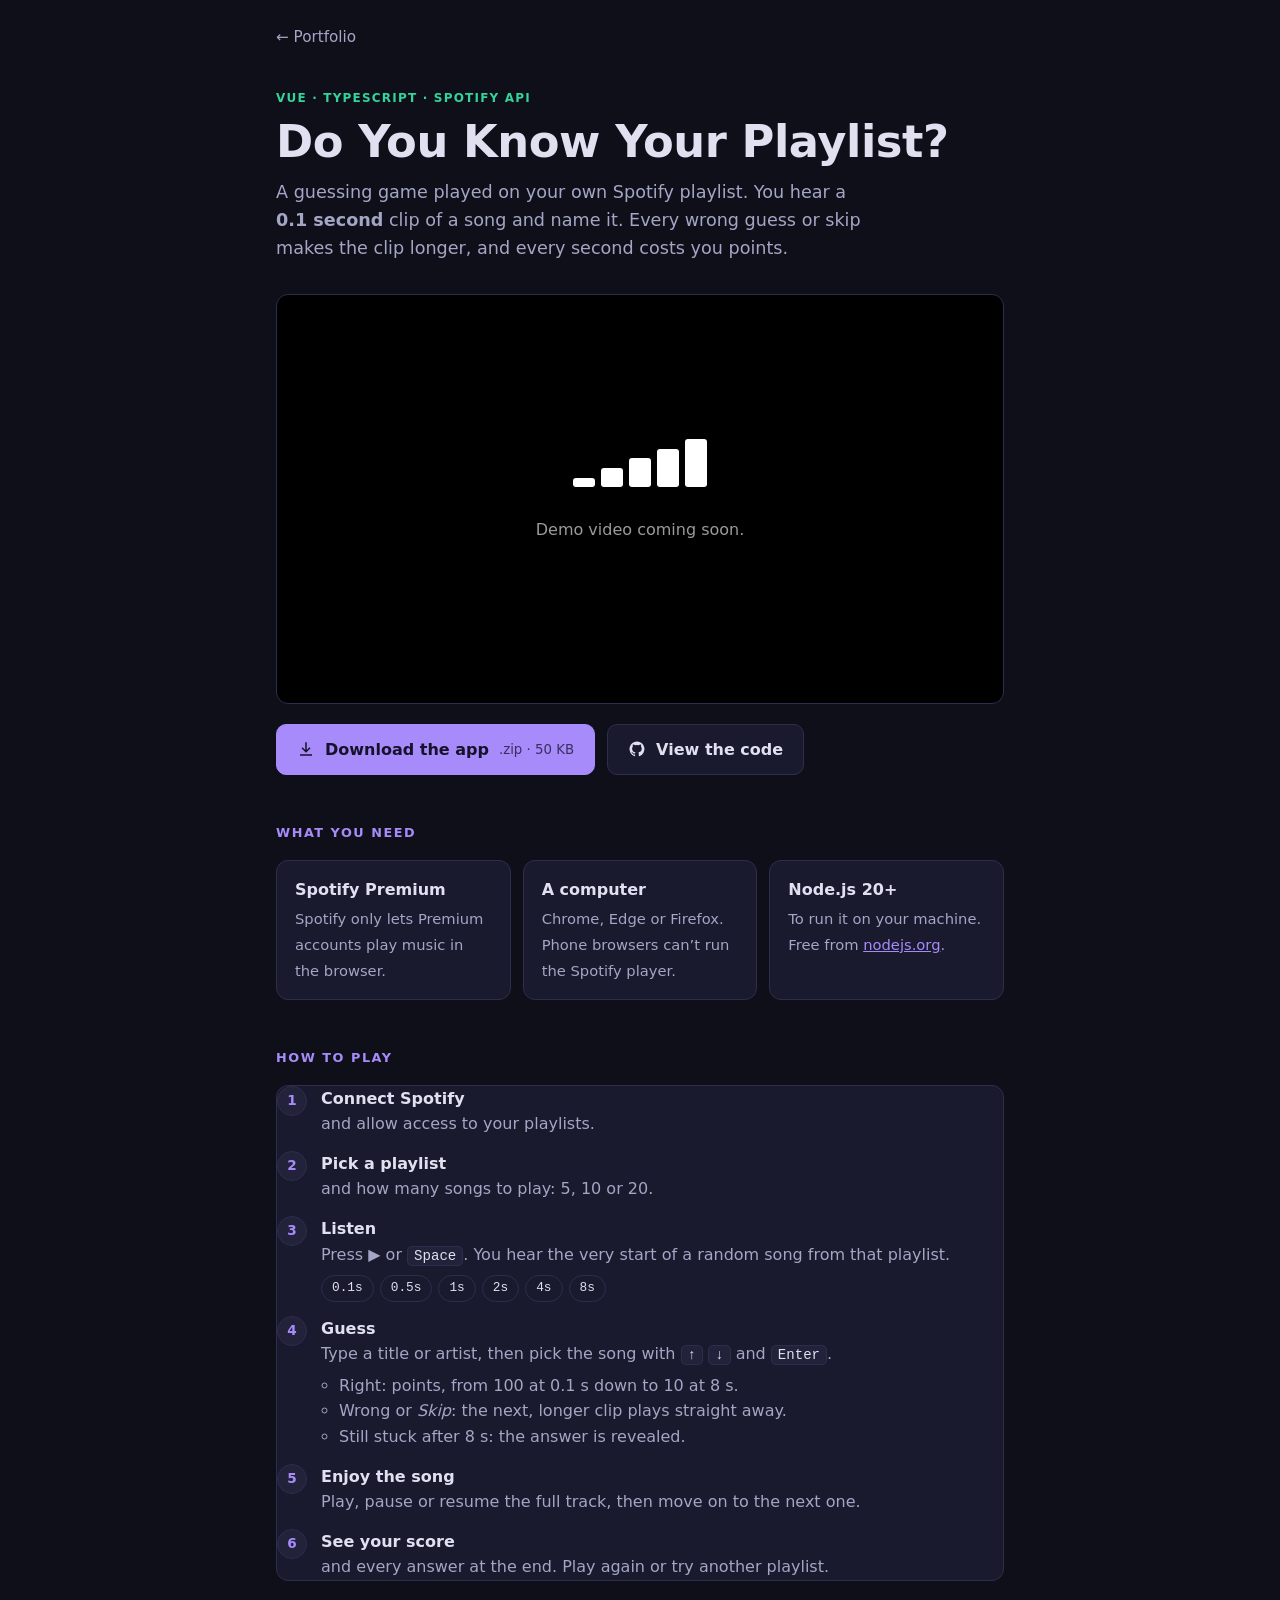
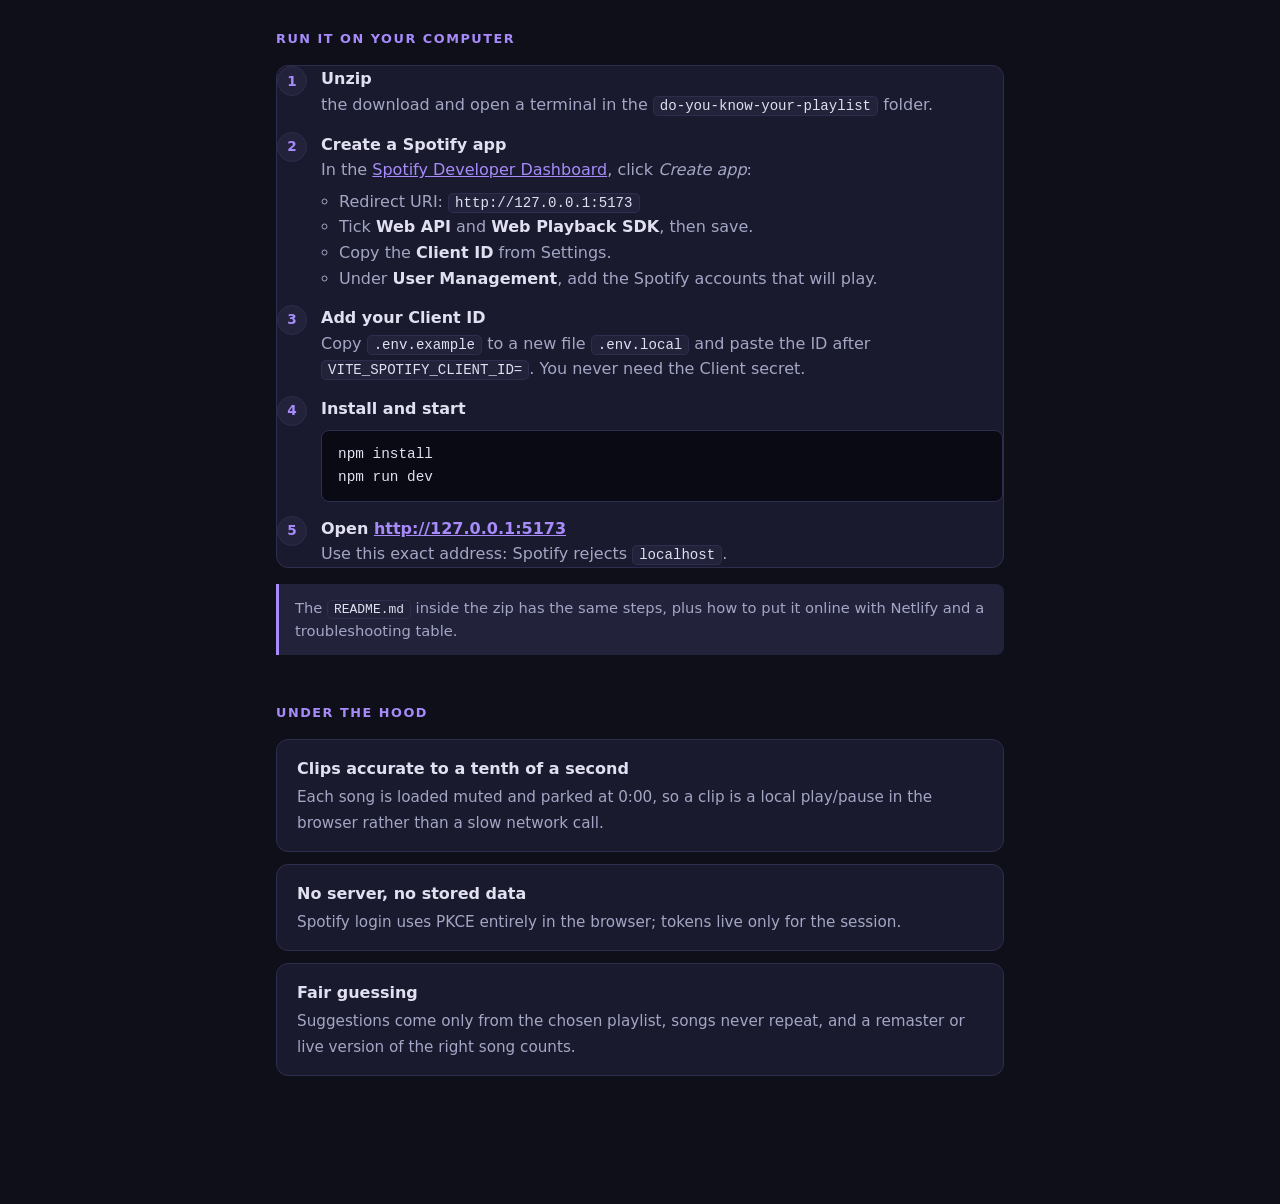
==== playlist-game/index.html @ 8f0db596 "Add playlist-game page: demo slot, source download, how-to - Demo area shows a placeholder until a d" ====
<!DOCTYPE html>
<html lang="en">
<head>
    <meta charset="UTF-8">
    <meta name="viewport" content="width=device-width, initial-scale=1">
    <title>Do You Know Your Playlist? · Portfolio</title>
    <meta name="description" content="A Spotify guessing game: name a song from your own playlist from a 0.1 second clip. Demo, source download and setup guide.">
    <style>
        :root {
            --ground: #0f0f1a;
            --surface: #1a1a2e;
            --raised: #22223b;
            --line: #2d2d4e;
            --ink: #e0e0f0;
            --muted: #a3a6c4;
            --accent: #a78bfa;
            --js: #34d399;
            --radius: 12px;
        }

        * { box-sizing: border-box; }

        body {
            margin: 0;
            background: var(--ground);
            color: var(--ink);
            font: 16px/1.6 'Segoe UI', system-ui, -apple-system, sans-serif;
        }

        main {
            width: min(760px, 100%);
            margin: 0 auto;
            padding: 24px 16px 80px;
        }

        a { color: var(--accent); }

        :focus-visible { outline: 2px solid var(--accent); outline-offset: 3px; border-radius: 4px; }

        .back {
            display: inline-block;
            margin-bottom: 40px;
            color: var(--muted);
            text-decoration: none;
            font-size: 0.95rem;
        }
        .back:hover { color: var(--ink); }

        .tag {
            margin: 0 0 8px;
            color: var(--js);
            font-size: 0.75rem;
            font-weight: 600;
            letter-spacing: 0.1em;
            text-transform: uppercase;
        }

        h1 {
            margin: 0 0 12px;
            font-size: clamp(2rem, 6vw, 2.8rem);
            line-height: 1.1;
            letter-spacing: -0.01em;
        }

        .lede {
            margin: 0 0 32px;
            color: var(--muted);
            font-size: 1.1rem;
            max-width: 36em;
        }

        /* Demo */
        .demo {
            position: relative;
            aspect-ratio: 16 / 9;
            overflow: hidden;
            margin: 0 0 20px;
            border: 1px solid var(--line);
            border-radius: var(--radius);
            background: #000;
        }

        .demo video {
            position: absolute;
            inset: 0;
            display: block;
            width: 100%;
            height: 100%;
            object-fit: cover;
        }

        .demo-placeholder {
            position: absolute;
            inset: 0;
            display: grid;
            place-content: center;
            justify-items: center;
            gap: 14px;
            padding: 24px;
            color: #9a9a9a;
            text-align: center;
        }

        .demo-placeholder[hidden] { display: none; }

        .bars { display: flex; align-items: flex-end; gap: 6px; height: 48px; }
        .bars i {
            width: 22px;
            border-radius: 3px;
            background: #fff;
            transform-origin: bottom;
            animation: rise 1.2s ease-in-out infinite alternate;
        }
        .bars i:nth-child(1) { height: 20%; }
        .bars i:nth-child(2) { height: 40%; animation-delay: -0.2s; }
        .bars i:nth-child(3) { height: 60%; animation-delay: -0.4s; }
        .bars i:nth-child(4) { height: 80%; animation-delay: -0.6s; }
        .bars i:nth-child(5) { height: 100%; animation-delay: -0.8s; }

        @keyframes rise { to { transform: scaleY(0.4); opacity: 0.6; } }

        /* Actions */
        .actions {
            display: flex;
            flex-wrap: wrap;
            gap: 12px;
            margin-bottom: 48px;
        }

        .btn {
            display: inline-flex;
            align-items: center;
            gap: 10px;
            padding: 12px 20px;
            border: 1px solid var(--line);
            border-radius: 10px;
            background: var(--surface);
            color: var(--ink);
            font-weight: 600;
            text-decoration: none;
            transition: border-color 0.2s, transform 0.2s, background-color 0.2s;
        }
        .btn:hover { border-color: var(--accent); transform: translateY(-2px); }
        .btn.primary { border-color: var(--accent); background: var(--accent); color: #16122b; }
        .btn.primary:hover { background: #bba5fc; }
        .btn small { font-weight: 400; opacity: 0.75; }
        .btn svg { width: 18px; height: 18px; fill: currentColor; flex: none; }

        /* Sections */
        section { margin-bottom: 48px; }

        h2 {
            margin: 0 0 16px;
            color: var(--accent);
            font-size: 0.8rem;
            letter-spacing: 0.12em;
            text-transform: uppercase;
        }

        .card {
            padding: 20px 24px;
            border: 1px solid var(--line);
            border-radius: var(--radius);
            background: var(--surface);
        }

        .needs {
            display: grid;
            grid-template-columns: repeat(auto-fit, minmax(min(200px, 100%), 1fr));
            gap: 12px;
            margin: 0;
            padding: 0;
            list-style: none;
        }
        .needs li { padding: 16px 18px; }
        .needs strong { display: block; margin-bottom: 4px; }
        .needs span { color: var(--muted); font-size: 0.92rem; }

        ol.steps {
            display: grid;
            gap: 14px;
            margin: 0;
            padding: 0;
            list-style: none;
            counter-reset: step;
        }
        ol.steps > li {
            position: relative;
            padding-left: 44px;
            counter-increment: step;
        }
        ol.steps > li::before {
            content: counter(step);
            position: absolute;
            left: 0;
            top: 0;
            display: grid;
            place-items: center;
            width: 28px;
            height: 28px;
            border: 1px solid var(--line);
            border-radius: 50%;
            background: var(--raised);
            color: var(--accent);
            font-size: 0.85rem;
            font-weight: 600;
        }
        ol.steps strong { color: var(--ink); }
        ol.steps p { margin: 0; color: var(--muted); }
        ol.steps ul { margin: 6px 0 0; padding-left: 18px; color: var(--muted); }

        .clips {
            display: flex;
            flex-wrap: wrap;
            gap: 6px;
            margin-top: 8px;
        }
        .clips span {
            padding: 2px 10px;
            border: 1px solid var(--line);
            border-radius: 999px;
            color: var(--ink);
            font: 0.8rem/1.6 ui-monospace, 'Cascadia Mono', monospace;
        }

        code, kbd {
            padding: 1px 6px;
            border: 1px solid var(--line);
            border-radius: 5px;
            background: var(--raised);
            color: var(--ink);
            font: 0.88em ui-monospace, 'Cascadia Mono', monospace;
        }

        pre {
            overflow-x: auto;
            margin: 8px 0 0;
            padding: 12px 16px;
            border: 1px solid var(--line);
            border-radius: 8px;
            background: #0a0a14;
            color: var(--ink);
            font: 0.9rem/1.6 ui-monospace, 'Cascadia Mono', monospace;
        }

        .note {
            margin-top: 16px;
            padding: 12px 16px;
            border-left: 3px solid var(--accent);
            border-radius: 0 8px 8px 0;
            background: var(--raised);
            color: var(--muted);
            font-size: 0.92rem;
        }

        .under-hood { display: grid; gap: 12px; margin: 0; padding: 0; list-style: none; }
        .under-hood li { padding: 16px 20px; }
        .under-hood strong { display: block; margin-bottom: 2px; }
        .under-hood span { color: var(--muted); font-size: 0.95rem; }

        @media (prefers-reduced-motion: reduce) {
            *, *::before, *::after { animation: none !important; transition: none !important; }
        }
    </style>
</head>
<body>
<main>
    <a class="back" href="../index.html">← Portfolio</a>

    <p class="tag">Vue · TypeScript · Spotify API</p>
    <h1>Do You Know Your Playlist?</h1>
    <p class="lede">
        A guessing game played on your own Spotify playlist. You hear a <strong>0.1&nbsp;second</strong> clip of a song
        and name it. Every wrong guess or skip makes the clip longer, and every second costs you points.
    </p>

    <!--
        To add the demo: save a screen recording next to this page as demo.mp4
        (20-30 s, no sound needed, under 5 MB), then set data-video="demo.mp4" below.
    -->
    <div class="demo" id="demo" data-video="">
        <div class="demo-placeholder" id="demo-placeholder">
            <div class="bars" aria-hidden="true"><i></i><i></i><i></i><i></i><i></i></div>
            <p>Demo video coming soon.</p>
        </div>
    </div>

    <div class="actions">
        <a class="btn primary" href="do-you-know-your-playlist.zip" download>
            <svg viewBox="0 0 24 24" aria-hidden="true"><path d="M11 3h2v10.2l3.6-3.6 1.4 1.4-6 6-6-6 1.4-1.4 3.6 3.6zM4 19h16v2H4z"/></svg>
            Download the app <small>.zip · 50&nbsp;KB</small>
        </a>
        <a class="btn" href="https://github.com/Kassabiii/music-player">
            <svg viewBox="0 0 24 24" aria-hidden="true"><path d="M12 2a10 10 0 0 0-3.2 19.5c.5.1.7-.2.7-.5v-1.7c-2.8.6-3.4-1.3-3.4-1.3-.4-1.2-1.1-1.5-1.1-1.5-.9-.6.1-.6.1-.6 1 .1 1.5 1 1.5 1 .9 1.5 2.4 1.1 2.9.8.1-.6.4-1.1.6-1.3-2.2-.3-4.6-1.1-4.6-5a3.9 3.9 0 0 1 1-2.7c-.1-.3-.5-1.3.1-2.7 0 0 .8-.3 2.8 1a9.6 9.6 0 0 1 5 0c1.9-1.3 2.8-1 2.8-1 .6 1.4.2 2.4.1 2.7a3.9 3.9 0 0 1 1 2.7c0 3.9-2.4 4.7-4.6 5 .4.3.7.9.7 1.9V21c0 .3.2.6.7.5A10 10 0 0 0 12 2z"/></svg>
            View the code
        </a>
    </div>

    <section aria-labelledby="needs-title">
        <h2 id="needs-title">What you need</h2>
        <ul class="needs">
            <li class="card"><strong>Spotify Premium</strong><span>Spotify only lets Premium accounts play music in the browser.</span></li>
            <li class="card"><strong>A computer</strong><span>Chrome, Edge or Firefox. Phone browsers can’t run the Spotify player.</span></li>
            <li class="card"><strong>Node.js 20+</strong><span>To run it on your machine. Free from <a href="https://nodejs.org">nodejs.org</a>.</span></li>
        </ul>
    </section>

    <section aria-labelledby="play-title">
        <h2 id="play-title">How to play</h2>
        <ol class="steps card">
            <li><strong>Connect Spotify</strong> <p>and allow access to your playlists.</p></li>
            <li><strong>Pick a playlist</strong> <p>and how many songs to play: 5, 10 or 20.</p></li>
            <li>
                <strong>Listen</strong>
                <p>Press ▶ or <kbd>Space</kbd>. You hear the very start of a random song from that playlist.</p>
                <div class="clips" aria-label="Clip lengths"><span>0.1s</span><span>0.5s</span><span>1s</span><span>2s</span><span>4s</span><span>8s</span></div>
            </li>
            <li>
                <strong>Guess</strong>
                <p>Type a title or artist, then pick the song with <kbd>↑</kbd> <kbd>↓</kbd> and <kbd>Enter</kbd>.</p>
                <ul>
                    <li>Right: points, from 100 at 0.1&nbsp;s down to 10 at 8&nbsp;s.</li>
                    <li>Wrong or <em>Skip</em>: the next, longer clip plays straight away.</li>
                    <li>Still stuck after 8&nbsp;s: the answer is revealed.</li>
                </ul>
            </li>
            <li><strong>Enjoy the song</strong> <p>Play, pause or resume the full track, then move on to the next one.</p></li>
            <li><strong>See your score</strong> <p>and every answer at the end. Play again or try another playlist.</p></li>
        </ol>
    </section>

    <section aria-labelledby="run-title">
        <h2 id="run-title">Run it on your computer</h2>
        <ol class="steps card">
            <li><strong>Unzip</strong> <p>the download and open a terminal in the <code>do-you-know-your-playlist</code> folder.</p></li>
            <li>
                <strong>Create a Spotify app</strong>
                <p>In the <a href="https://developer.spotify.com/dashboard">Spotify Developer Dashboard</a>, click <em>Create app</em>:</p>
                <ul>
                    <li>Redirect URI: <code>http://127.0.0.1:5173</code></li>
                    <li>Tick <strong>Web API</strong> and <strong>Web Playback SDK</strong>, then save.</li>
                    <li>Copy the <strong>Client ID</strong> from Settings.</li>
                    <li>Under <strong>User Management</strong>, add the Spotify accounts that will play.</li>
                </ul>
            </li>
            <li>
                <strong>Add your Client ID</strong>
                <p>Copy <code>.env.example</code> to a new file <code>.env.local</code> and paste the ID after <code>VITE_SPOTIFY_CLIENT_ID=</code>. You never need the Client secret.</p>
            </li>
            <li>
                <strong>Install and start</strong>
                <pre>npm install
npm run dev</pre>
            </li>
            <li><strong>Open <a href="http://127.0.0.1:5173">http://127.0.0.1:5173</a></strong> <p>Use this exact address: Spotify rejects <code>localhost</code>.</p></li>
        </ol>
        <p class="note">The <code>README.md</code> inside the zip has the same steps, plus how to put it online with Netlify and a troubleshooting table.</p>
    </section>

    <section aria-labelledby="hood-title">
        <h2 id="hood-title">Under the hood</h2>
        <ul class="under-hood">
            <li class="card"><strong>Clips accurate to a tenth of a second</strong><span>Each song is loaded muted and parked at 0:00, so a clip is a local play/pause in the browser rather than a slow network call.</span></li>
            <li class="card"><strong>No server, no stored data</strong><span>Spotify login uses PKCE entirely in the browser; tokens live only for the session.</span></li>
            <li class="card"><strong>Fair guessing</strong><span>Suggestions come only from the chosen playlist, songs never repeat, and a remaster or live version of the right song counts.</span></li>
        </ul>
    </section>
</main>

<script>
    // The demo video is only requested once one has been added (see the comment above .demo).
    (function () {
        var demo = document.getElementById('demo');
        var file = demo.dataset.video;
        if (!file) return;

        var video = document.createElement('video');
        video.src = file;
        video.controls = true;
        video.muted = true;
        video.loop = true;
        video.autoplay = true;
        video.playsInline = true;
        video.setAttribute('aria-label', 'Demo of a game round');
        video.addEventListener('loadeddata', function () {
            document.getElementById('demo-placeholder').hidden = true;
        });
        demo.prepend(video);
    })();
</script>
</body>
</html>
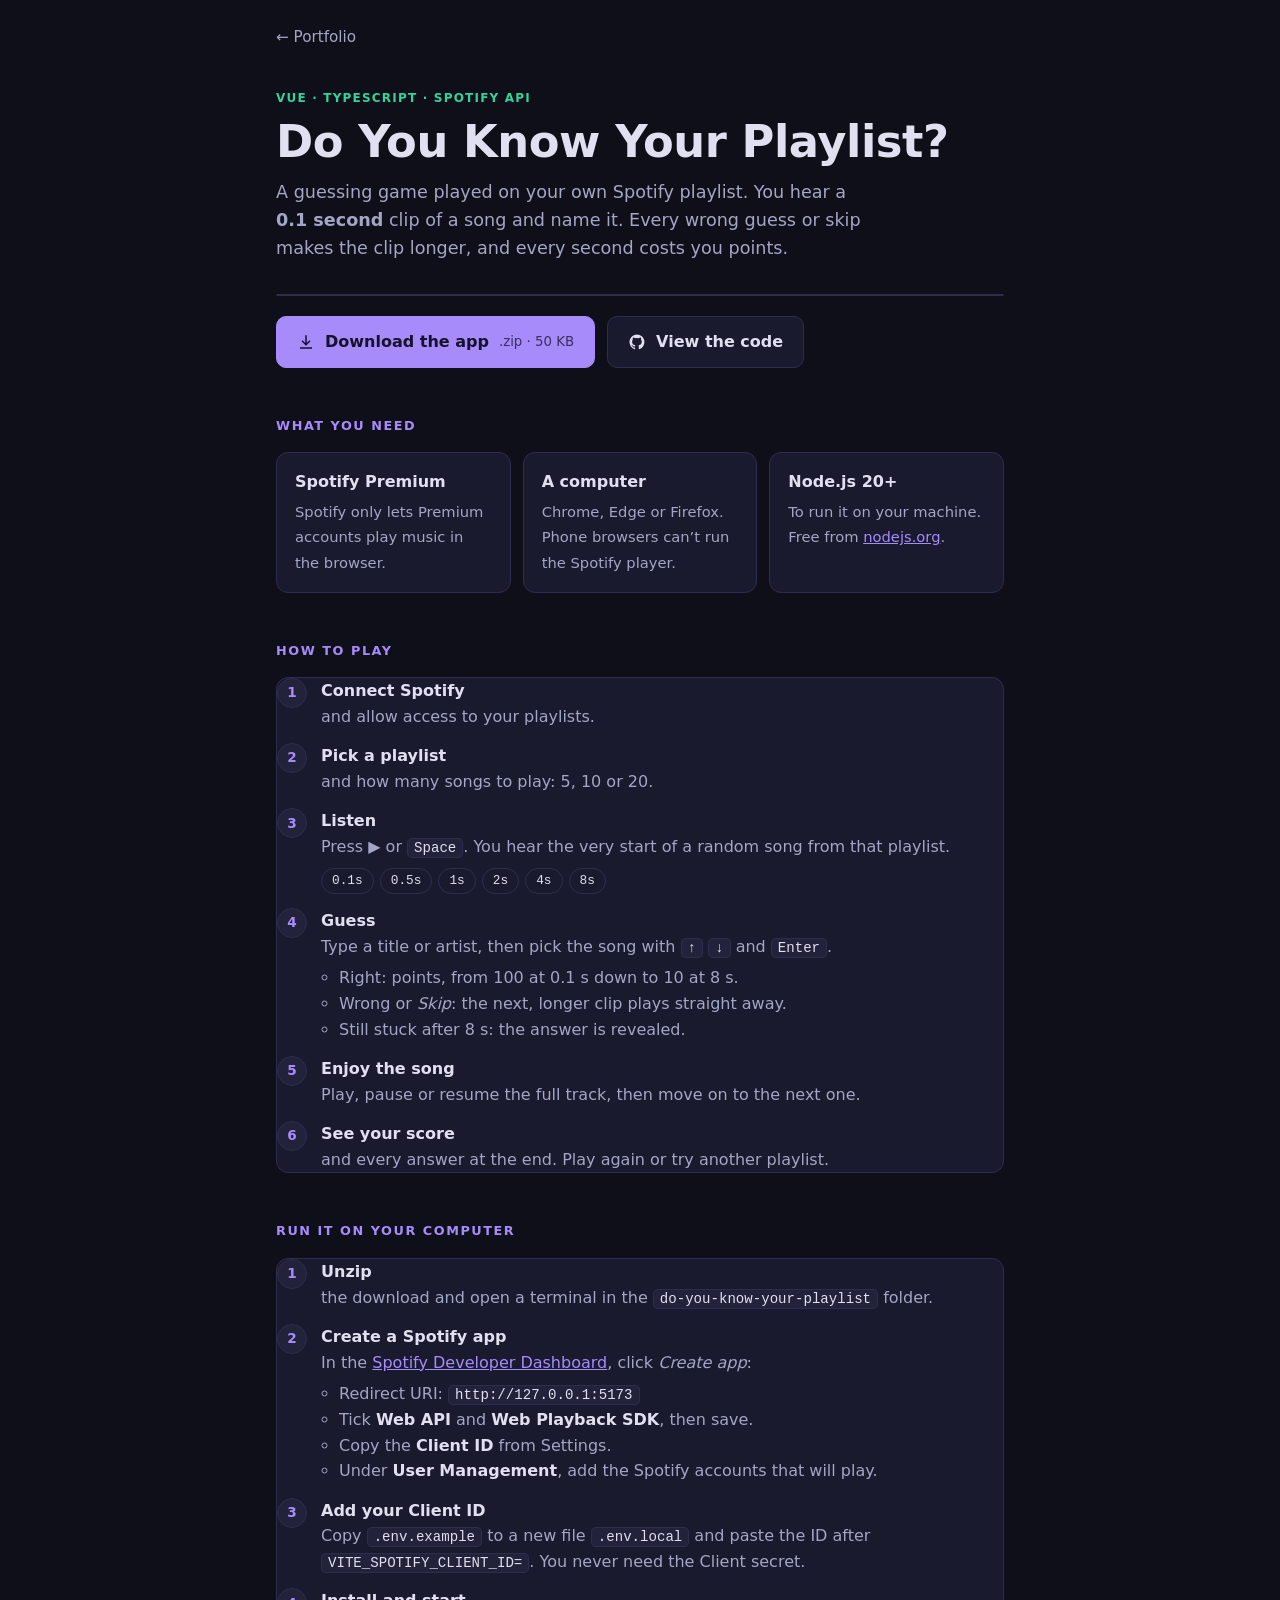
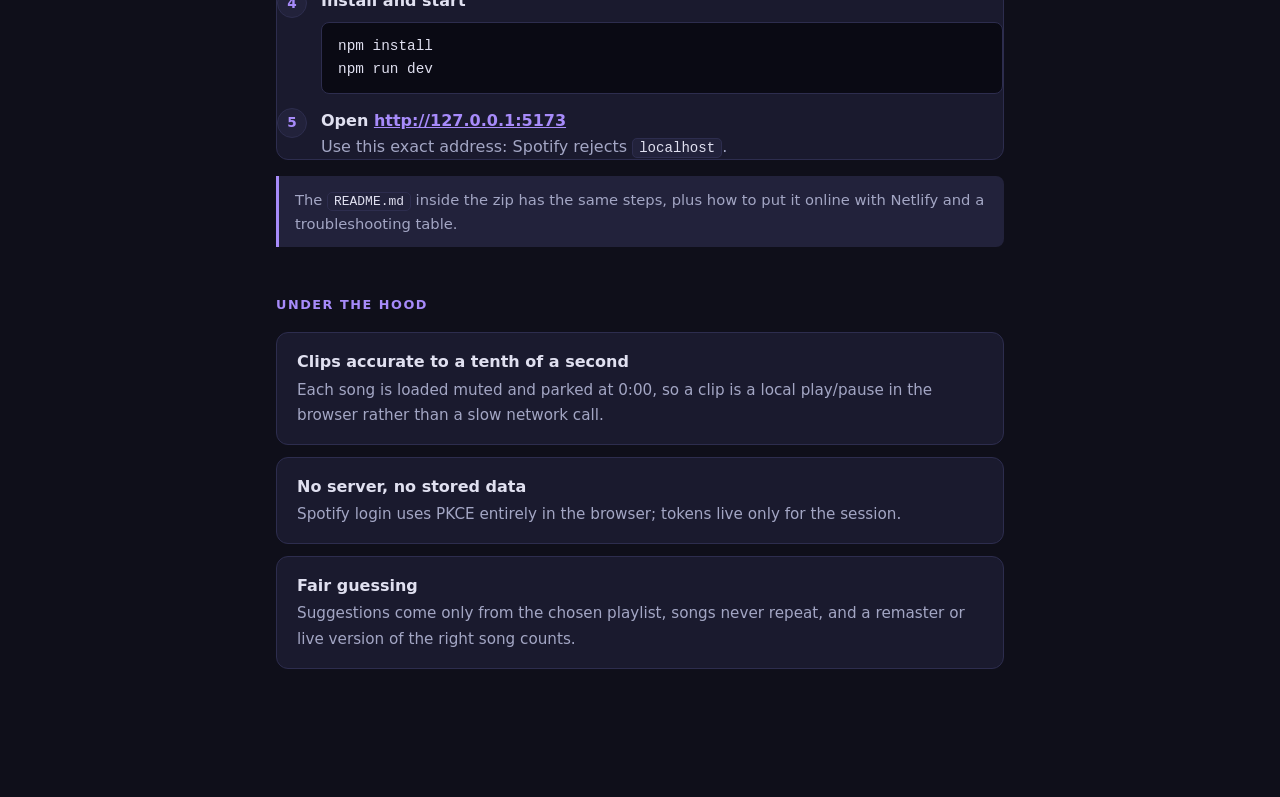
==== commit 87fab559: "Playlist game page: add the 46 s demo recording - demo.webm (1.7 MB) plays muted on a loop at the to" ====
--- a/playlist-game/index.html
+++ b/playlist-game/index.html
@@ -86,7 +86,7 @@
             display: block;
             width: 100%;
             height: 100%;
-            object-fit: cover;
+            object-fit: contain; /* never crop the recording */
         }
 
         .demo-placeholder {
@@ -275,10 +275,10 @@
     </p>
 
     <!--
-        To add the demo: save a screen recording next to this page as demo.mp4
-        (20-30 s, no sound needed, under 5 MB), then set data-video="demo.mp4" below.
+        To add the demo: save a screen recording next to this page (e.g. demo.webm or demo.mp4)
+        (no sound needed, keep it under ~5 MB), then set data-video to its file name below.
     -->
-    <div class="demo" id="demo" data-video="">
+    <div class="demo" id="demo" data-video="demo.webm">
         <div class="demo-placeholder" id="demo-placeholder">
             <div class="bars" aria-hidden="true"><i></i><i></i><i></i><i></i><i></i></div>
             <p>Demo video coming soon.</p>
@@ -382,6 +382,22 @@
         video.autoplay = true;
         video.playsInline = true;
         video.setAttribute('aria-label', 'Demo of a game round');
+
+        video.addEventListener('loadedmetadata', function () {
+            // Give the frame the recording's own shape, so nothing is cropped.
+            demo.style.aspectRatio = video.videoWidth + ' / ' + video.videoHeight;
+
+            // Browser screen recordings (.webm) don't store their length, which breaks the
+            // progress bar. Jumping to the end once makes the browser work it out.
+            if (video.duration === Infinity) {
+                video.currentTime = 1e9;
+                video.addEventListener('durationchange', function rewind() {
+                    video.removeEventListener('durationchange', rewind);
+                    video.currentTime = 0;
+                    video.play().catch(function () {});
+                });
+            }
+        });
         video.addEventListener('loadeddata', function () {
             document.getElementById('demo-placeholder').hidden = true;
         });
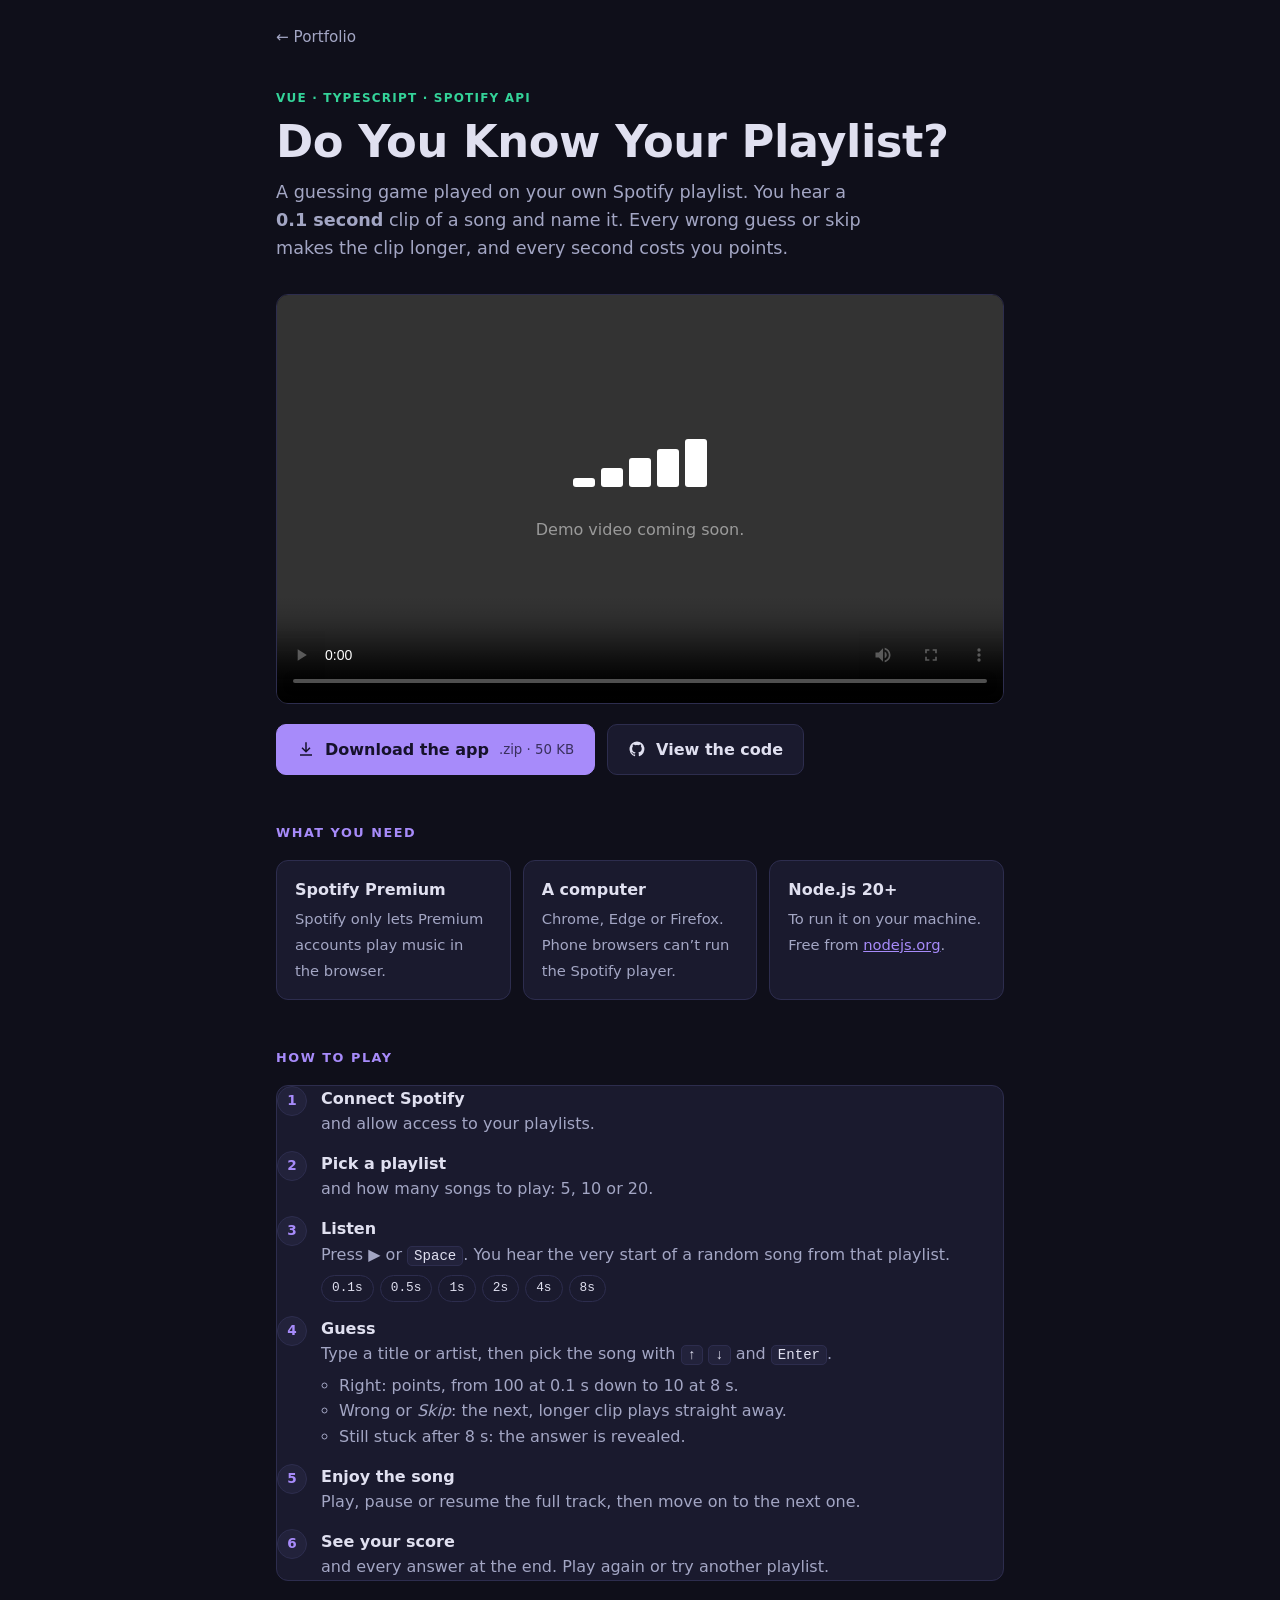
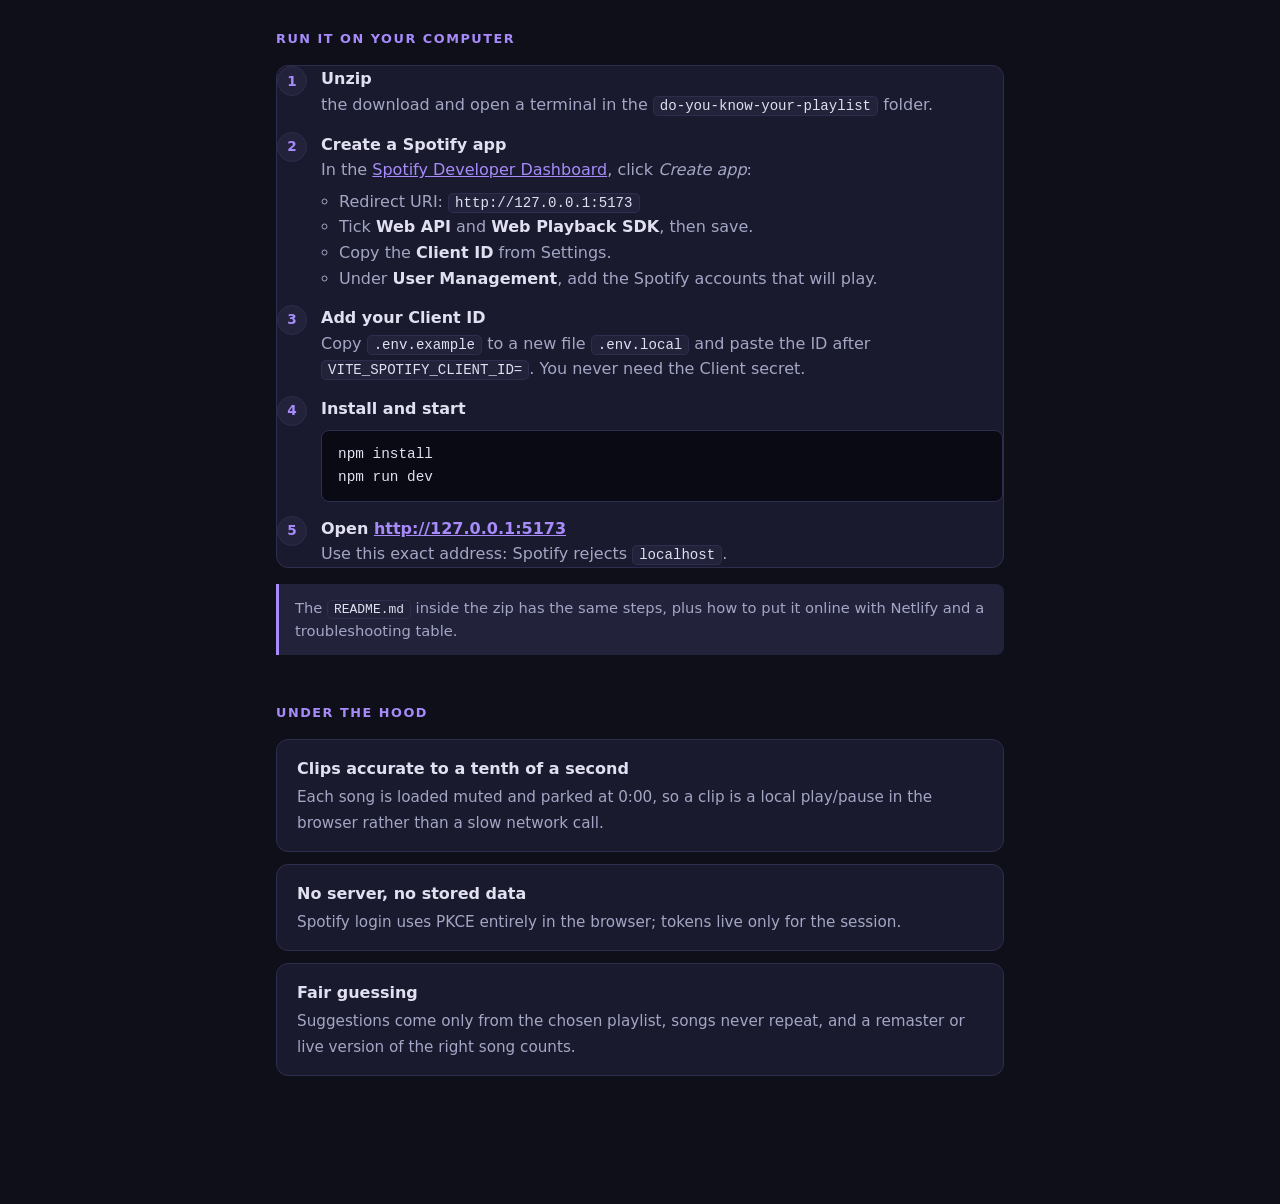
==== commit 2df159a8: "Playlist game demo: use the mp4, play with sound - demo.mp4 (H.264, 1.8 MB) replaces demo.webm: play" ====
--- a/playlist-game/index.html
+++ b/playlist-game/index.html
@@ -275,10 +275,10 @@
     </p>
 
     <!--
-        To add the demo: save a screen recording next to this page (e.g. demo.webm or demo.mp4)
-        (no sound needed, keep it under ~5 MB), then set data-video to its file name below.
+        To change the demo: put a recording next to this page (.mp4 plays in every browser;
+        keep it under ~5 MB) and set data-video to its file name below.
     -->
-    <div class="demo" id="demo" data-video="demo.webm">
+    <div class="demo" id="demo" data-video="demo.mp4">
         <div class="demo-placeholder" id="demo-placeholder">
             <div class="bars" aria-hidden="true"><i></i><i></i><i></i><i></i><i></i></div>
             <p>Demo video coming soon.</p>
@@ -377,10 +377,9 @@
         var video = document.createElement('video');
         video.src = file;
         video.controls = true;
-        video.muted = true;
         video.loop = true;
-        video.autoplay = true;
         video.playsInline = true;
+        video.preload = 'auto';
         video.setAttribute('aria-label', 'Demo of a game round');
 
         video.addEventListener('loadedmetadata', function () {
@@ -394,13 +393,15 @@
                 video.addEventListener('durationchange', function rewind() {
                     video.removeEventListener('durationchange', rewind);
                     video.currentTime = 0;
-                    video.play().catch(function () {});
                 });
             }
         });
         video.addEventListener('loadeddata', function () {
             document.getElementById('demo-placeholder').hidden = true;
-        });
+            // Start with sound. Most browsers refuse sound before the visitor has interacted
+            // with the site; the video then waits on its first frame for them to press play.
+            video.play().catch(function () {});
+        }, { once: true });
         demo.prepend(video);
     })();
 </script>
